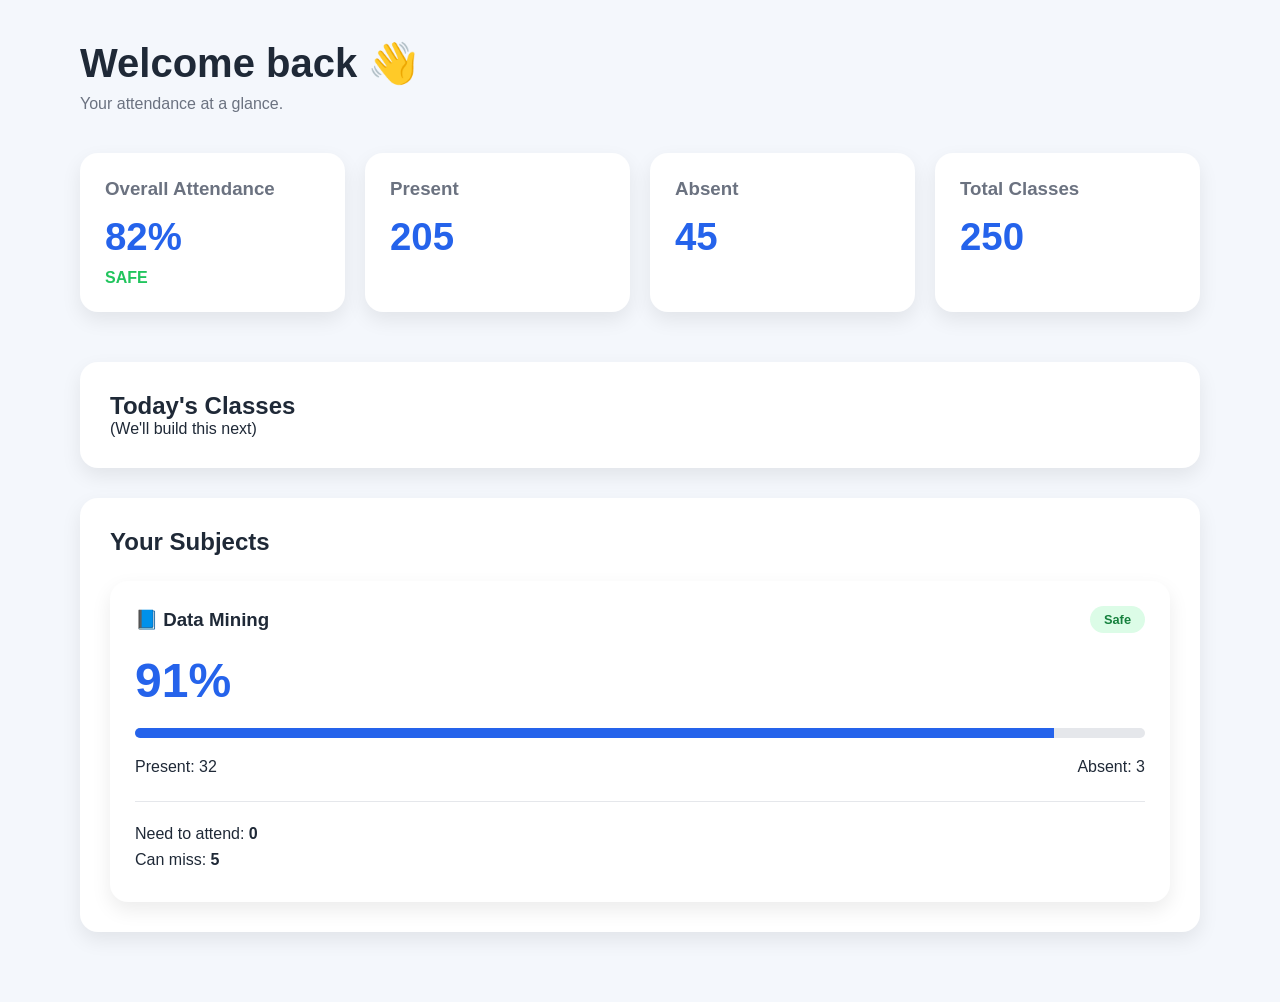
==== pages/dashboard.html @ ab9f7409 "Add reusable subject card UI" ====
<!DOCTYPE html>
<html lang="en">
<head>
    <meta charset="UTF-8">
    <meta name="viewport" content="width=device-width, initial-scale=1.0">

    <title>Dashboard | AttendWise</title>

    <link rel="stylesheet" href="../css/style.css">
    <link rel="stylesheet" href="../css/dashboard.css">
</head>

<body>

<div class="dashboard">

    <header class="dashboard-header">

        <div>
            <h1>Welcome back 👋</h1>
            <p>Your attendance at a glance.</p>
        </div>

    </header>


    <section class="stats">

        <div class="stat-card">

            <h3>Overall Attendance</h3>

            <h2>82%</h2>

            <p class="safe">SAFE</p>

        </div>

        <div class="stat-card">

            <h3>Present</h3>

            <h2>205</h2>

        </div>

        <div class="stat-card">

            <h3>Absent</h3>

            <h2>45</h2>

        </div>

        <div class="stat-card">

            <h3>Total Classes</h3>

            <h2>250</h2>

        </div>

    </section>


    <section class="today">

        <h2>Today's Classes</h2>

        <p>(We'll build this next)</p>

    </section>


    <section class="subjects">

    <h2>Your Subjects</h2>

    <div class="subject-grid">

        <div class="subject-card">

            <div class="subject-header">

                <h3>📘 Data Mining</h3>

                <span class="badge safe-badge">Safe</span>

            </div>

            <h1>91%</h1>

            <div class="progress-bar">

                <div class="progress-fill"></div>

            </div>

            <div class="subject-info">

                <span>Present: 32</span>

                <span>Absent: 3</span>

            </div>

            <div class="subject-footer">

                <p>Need to attend: <strong>0</strong></p>

                <p>Can miss: <strong>5</strong></p>

            </div>

        </div>

    </div>

    </section>

</div>
</body>
</html>
---- css/style.css ----
/* ==========================
   CSS VARIABLES
========================== */

:root{

    --primary:#2563eb;
    --primary-dark:#1d4ed8;

    --background:#f4f7fc;

    --text:#1f2937;

    --white:#ffffff;

}

/* ==========================
   RESET
========================== */

*{

    margin:0;
    padding:0;
    box-sizing:border-box;

}

body{

    font-family:'Poppins',sans-serif;
    background:var(--background);
    color:var(--text);

}

/* ==========================
   NAVBAR
========================== */

nav{

    display:flex;

    justify-content:space-between;

    align-items:center;

    padding:25px 70px;

    background:white;

    box-shadow:0 2px 10px rgba(0,0,0,.08);

}

.logo{

    font-size:1.7rem;

    font-weight:700;

    color:var(--primary);

}

.nav-links{

    display:flex;

    list-style:none;

    gap:40px;

}

.nav-links a{

    text-decoration:none;

    color:var(--text);

    font-weight:500;

    transition:.3s;

}

.nav-links a:hover{

    color:var(--primary);

}

/* ==========================
   HERO
========================== */

.hero{

    height:calc(100vh - 90px);

    display:flex;

    flex-direction:column;

    justify-content:center;

    align-items:center;

    text-align:center;

    padding:20px;

}

.hero h1{

    font-size:4rem;

    max-width:900px;

    line-height:1.2;

}

.hero p{

    margin-top:25px;

    max-width:700px;

    font-size:1.2rem;

    color:#6b7280;

}

.btn-primary {

    display:inline-block;

    margin-top:40px;

    background:linear-gradient(135deg,#2563eb,#4f46e5);

    color:white;

    text-decoration:none;

    padding:16px 38px;

    border-radius:12px;

    font-weight:600;

    transition:.3s;

}
.btn-primary:hover {

    transform:translateY(-4px);

    box-shadow:0 12px 30px rgba(37,99,235,.35);

}
---- css/dashboard.css ----
.dashboard{

    max-width:1200px;

    margin:auto;

    padding:40px;

}

.dashboard-header{

    margin-bottom:40px;

}

.dashboard-header h1{

    font-size:2.5rem;

}

.dashboard-header p{

    color:#6b7280;

    margin-top:8px;

}

.stats{

    display:grid;

    grid-template-columns:repeat(4,1fr);

    gap:20px;

    margin-bottom:50px;

}

.stat-card{

    background:white;

    padding:25px;

    border-radius:18px;

    box-shadow:0 8px 20px rgba(0,0,0,.08);

    transition:.3s;

}

.stat-card:hover{

    transform:translateY(-5px);

}

.stat-card h3{

    color:#6b7280;

    margin-bottom:15px;

}

.stat-card h2{

    font-size:2.4rem;

    color:#2563eb;

}

.safe{

    color:#22c55e;

    font-weight:600;

    margin-top:10px;

}

.today,
.subjects{

    background:white;

    padding:30px;

    border-radius:18px;

    margin-bottom:30px;

    box-shadow:0 8px 20px rgba(0,0,0,.08);

}
.subject-grid{

    display:grid;

    grid-template-columns:repeat(auto-fit,minmax(300px,1fr));

    gap:25px;

    margin-top:25px;

}

.subject-card{

    background:white;

    border-radius:18px;

    padding:25px;

    box-shadow:0 8px 20px rgba(0,0,0,.08);

    transition:.3s;

}

.subject-card:hover{

    transform:translateY(-5px);

}

.subject-header{

    display:flex;

    justify-content:space-between;

    align-items:center;

}

.badge{

    padding:6px 14px;

    border-radius:30px;

    font-size:.8rem;

    font-weight:600;

}

.safe-badge{

    background:#dcfce7;

    color:#15803d;

}

.subject-card h1{

    margin:20px 0;

    color:#2563eb;

    font-size:3rem;

}

.progress-bar{

    width:100%;

    height:10px;

    background:#e5e7eb;

    border-radius:10px;

    overflow:hidden;

}

.progress-fill{

    width:91%;

    height:100%;

    background:#2563eb;

}

.subject-info{

    display:flex;

    justify-content:space-between;

    margin-top:20px;

}

.subject-footer{

    margin-top:25px;

    border-top:1px solid #e5e7eb;

    padding-top:15px;

}

.subject-footer p{

    margin:8px 0;

}
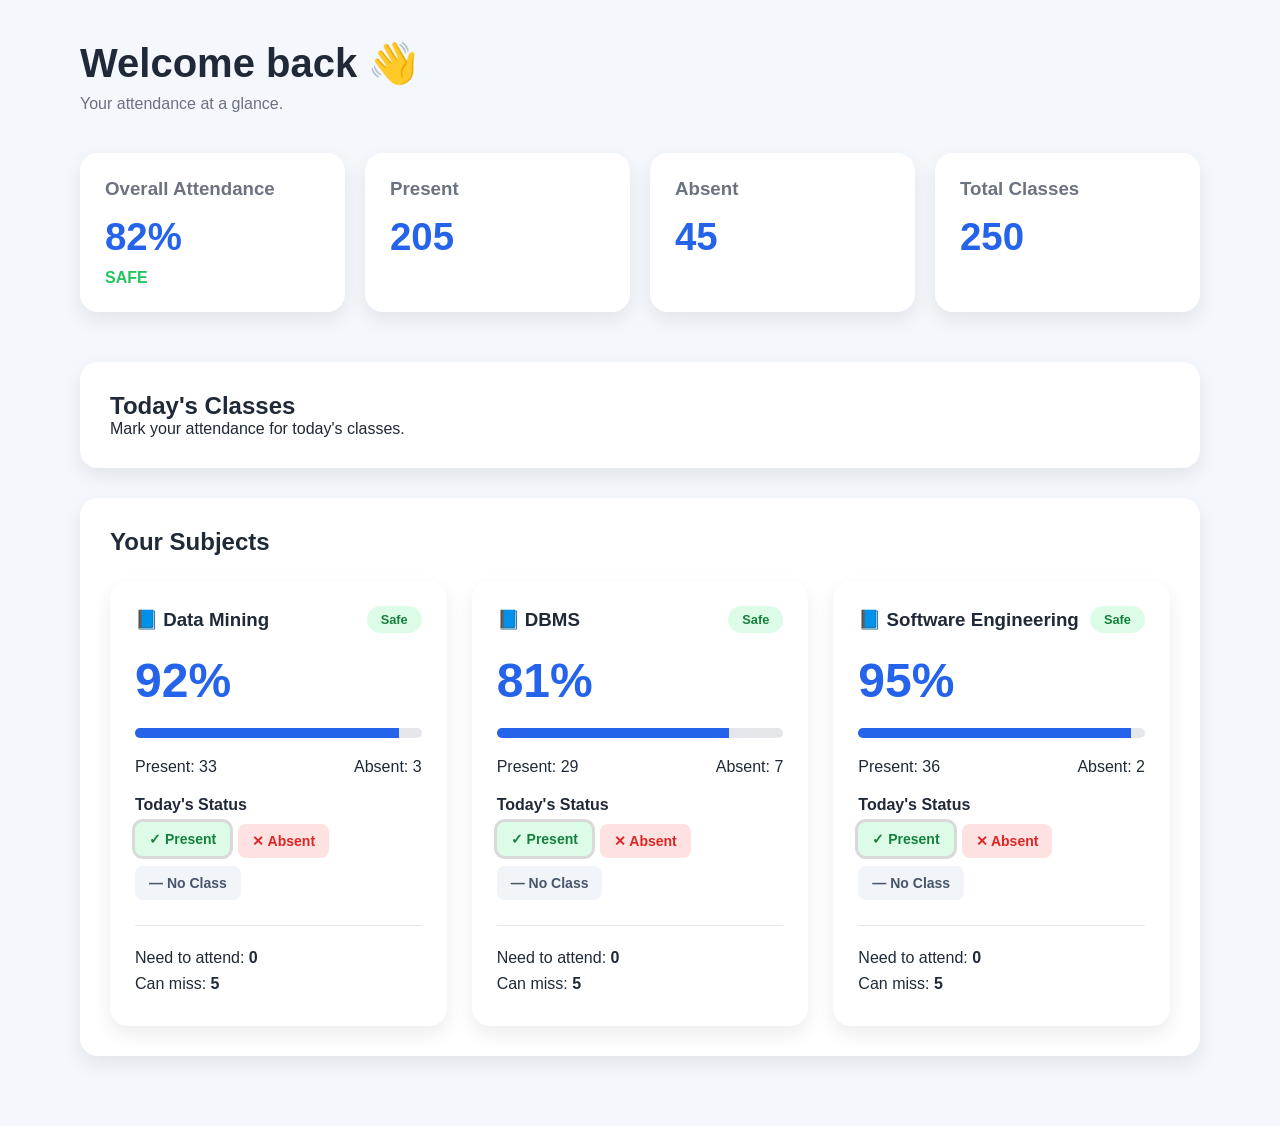
==== commit 03d09b31: "Add local attendance persistence" ====
--- a/pages/dashboard.html
+++ b/pages/dashboard.html
@@ -65,9 +65,20 @@
 
     <section class="today">
 
-        <h2>Today's Classes</h2>
+        <div class="section-header">
+            <div>
+                <h2>Today's Classes</h2>
+                <p>Mark your attendance for today's classes.</p>
+            </div>
 
-        <p>(We'll build this next)</p>
+            <span class="today-date" id="todayDate"></span>
+        </div>
+
+        <div class="class-list" id="classList">
+
+            <!-- Classes will be added using JavaScript -->
+
+        </div>
 
     </section>
 
@@ -76,48 +87,15 @@
 
     <h2>Your Subjects</h2>
 
-    <div class="subject-grid">
+    <div class="subject-grid" id="subjectGrid">
 
-        <div class="subject-card">
-
-            <div class="subject-header">
-
-                <h3>📘 Data Mining</h3>
-
-                <span class="badge safe-badge">Safe</span>
-
-            </div>
-
-            <h1>91%</h1>
-
-            <div class="progress-bar">
-
-                <div class="progress-fill"></div>
-
-            </div>
-
-            <div class="subject-info">
-
-                <span>Present: 32</span>
-
-                <span>Absent: 3</span>
-
-            </div>
-
-            <div class="subject-footer">
-
-                <p>Need to attend: <strong>0</strong></p>
-
-                <p>Can miss: <strong>5</strong></p>
-
-            </div>
-
-        </div>
+       
 
     </div>
 
     </section>
 
 </div>
+<script src="../js/script.js"></script>
 </body>
 </html>
--- a/css/dashboard.css
+++ b/css/dashboard.css
@@ -220,4 +220,52 @@
 
     margin:8px 0;
 
+}
+.status-section {
+    margin-top: 20px;
+}
+
+.status-title {
+    font-weight: 600;
+    margin-bottom: 10px;
+}
+
+.status-buttons {
+    display: flex;
+    gap: 8px;
+    flex-wrap: wrap;
+}
+
+.status-btn {
+    border: none;
+    padding: 9px 14px;
+    border-radius: 8px;
+    font-size: 14px;
+    font-weight: 600;
+    cursor: pointer;
+    transition: 0.2s ease;
+}
+
+.present-btn {
+    background: #dcfce7;
+    color: #15803d;
+}
+
+.absent-btn {
+    background: #fee2e2;
+    color: #dc2626;
+}
+
+.noclass-btn {
+    background: #f1f5f9;
+    color: #475569;
+}
+
+.status-btn:hover {
+    transform: translateY(-2px);
+}
+.status-btn.selected {
+    transform: translateY(-2px);
+    box-shadow: 0 0 0 3px rgba(0, 5, 15, 0.15);
+    font-weight: 700;
 }
